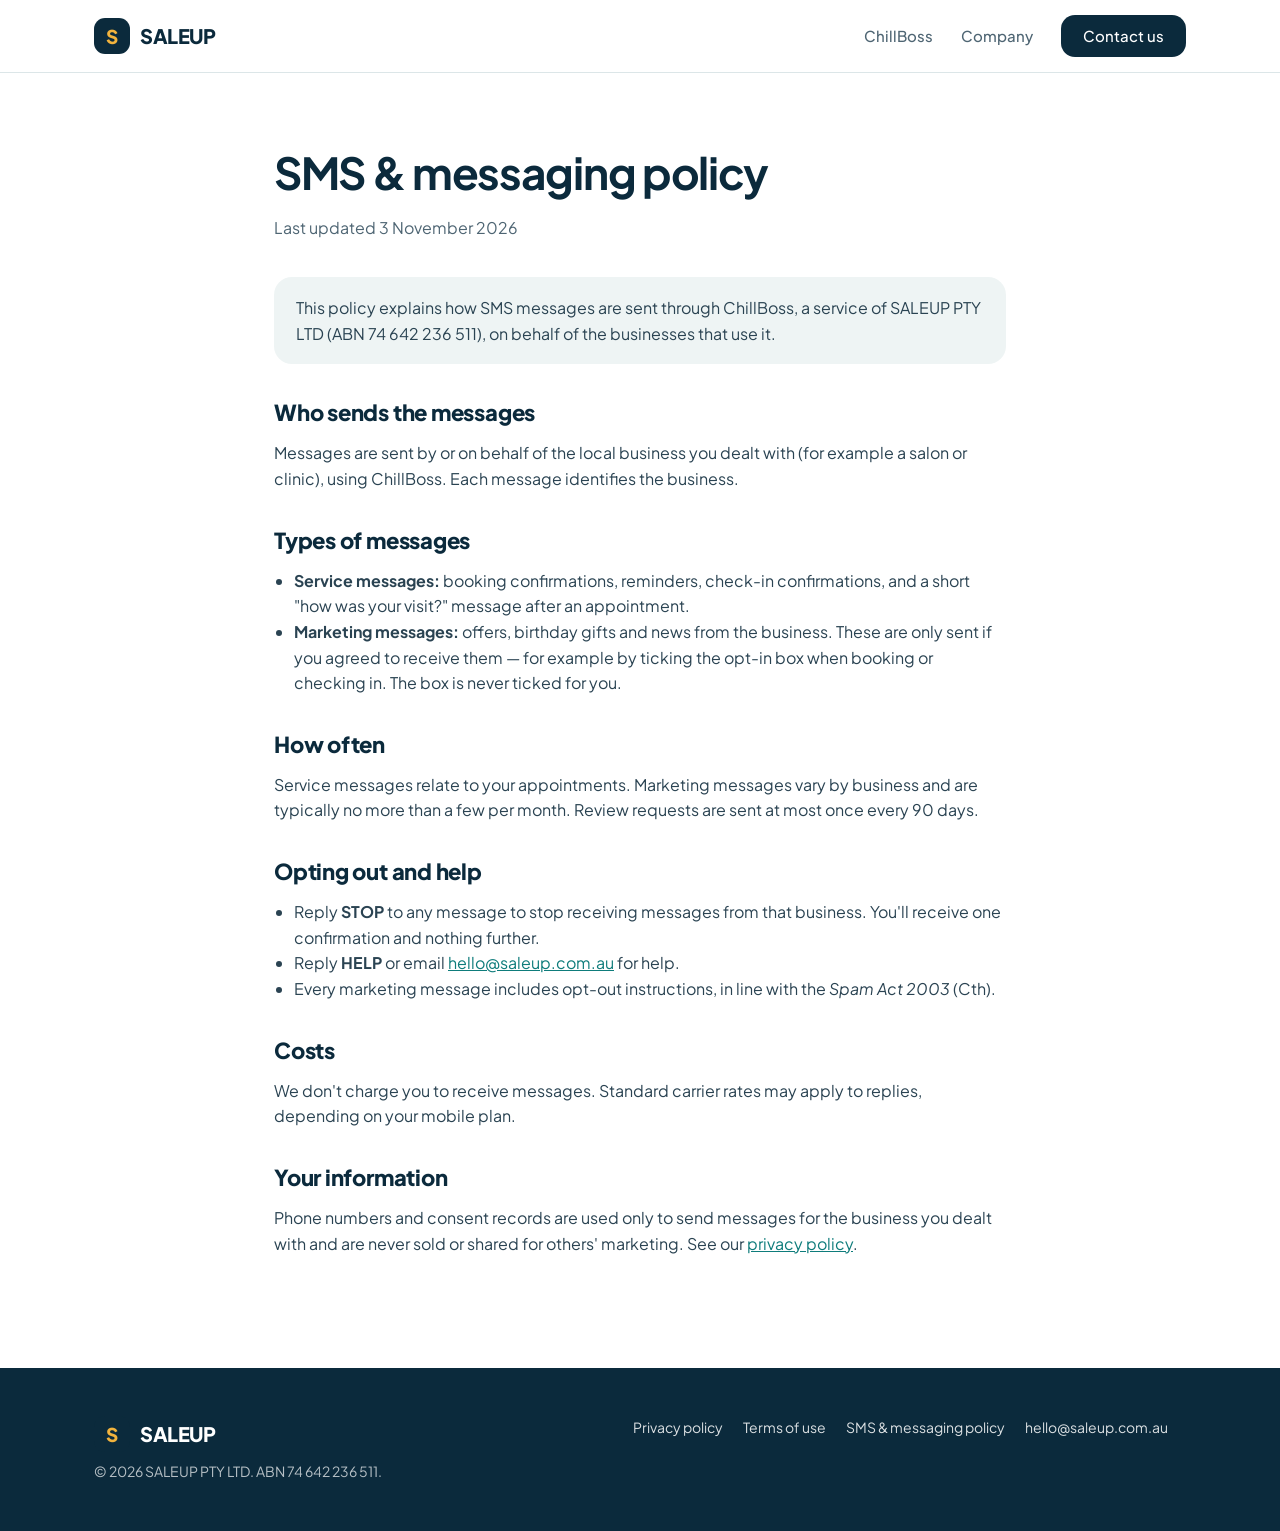
==== messaging.html @ 248bee3c "Professional company website: ChillBoss product, setup services, process, company details, privacy, " ====
<!doctype html>
<html lang="en-AU">
<head>
<meta charset="utf-8">
<meta name="viewport" content="width=device-width, initial-scale=1">
<title>SMS & messaging policy — SALEUP PTY LTD</title>
<meta name="description" content="How SMS messages are sent through ChillBoss, how to opt out, and how consent is handled.">
<link rel="icon" href="data:image/svg+xml,%3Csvg xmlns='http://www.w3.org/2000/svg' viewBox='0 0 64 64'%3E%3Crect width='64' height='64' rx='16' fill='%230B2A3C'/%3E%3Ctext x='32' y='43' font-family='Arial' font-weight='800' font-size='34' text-anchor='middle' fill='%23F2B33D'%3ES%3C/text%3E%3C/svg%3E">
<link rel="preconnect" href="https://fonts.googleapis.com">
<link rel="preconnect" href="https://fonts.gstatic.com" crossorigin>
<link href="https://fonts.googleapis.com/css2?family=Plus+Jakarta+Sans:wght@400;500;600;700;800&display=swap" rel="stylesheet">
<link rel="stylesheet" href="style.css">
</head>
<body>
<header class="site-header">
  <div class="wrap">
    <a class="brand" href="/"><span class="brand-mark">S</span>SALEUP</a>
    <nav class="nav" aria-label="Main">
      <a href="/#chillboss">ChillBoss</a>
      <a href="/#company">Company</a>
      <a class="btn btn-primary" href="/#contact">Contact us</a>
    </nav>
  </div>
</header>
<main class="doc">
  <div class="wrap">
    <h1>SMS & messaging policy</h1>
    <p class="updated">Last updated 3 November 2026</p>

    <p class="callout">This policy explains how SMS messages are sent through ChillBoss, a service of SALEUP PTY LTD (ABN 74 642 236 511), on behalf of the businesses that use it.</p>
    <h2>Who sends the messages</h2>
    <p>Messages are sent by or on behalf of the local business you dealt with (for example a salon or clinic), using ChillBoss. Each message identifies the business.</p>
    <h2>Types of messages</h2>
    <ul>
      <li><strong>Service messages:</strong> booking confirmations, reminders, check-in confirmations, and a short "how was your visit?" message after an appointment.</li>
      <li><strong>Marketing messages:</strong> offers, birthday gifts and news from the business. These are only sent if you agreed to receive them — for example by ticking the opt-in box when booking or checking in. The box is never ticked for you.</li>
    </ul>
    <h2>How often</h2>
    <p>Service messages relate to your appointments. Marketing messages vary by business and are typically no more than a few per month. Review requests are sent at most once every 90 days.</p>
    <h2>Opting out and help</h2>
    <ul>
      <li>Reply <strong>STOP</strong> to any message to stop receiving messages from that business. You'll receive one confirmation and nothing further.</li>
      <li>Reply <strong>HELP</strong> or email <a href="mailto:hello@saleup.com.au">hello@saleup.com.au</a> for help.</li>
      <li>Every marketing message includes opt-out instructions, in line with the <em>Spam Act 2003</em> (Cth).</li>
    </ul>
    <h2>Costs</h2>
    <p>We don't charge you to receive messages. Standard carrier rates may apply to replies, depending on your mobile plan.</p>
    <h2>Your information</h2>
    <p>Phone numbers and consent records are used only to send messages for the business you dealt with and are never sold or shared for others' marketing. See our <a href="privacy.html">privacy policy</a>.</p>

  </div>
</main>
<footer class="site-footer">
  <div class="wrap">
    <div>
      <a class="brand" href="/"><span class="brand-mark">S</span>SALEUP</a>
      <div>© 2026 SALEUP PTY LTD. ABN 74 642 236 511.</div>
    </div>
    <div>
      <a href="privacy.html">Privacy policy</a>
      <a href="terms.html">Terms of use</a>
      <a href="messaging.html">SMS &amp; messaging policy</a>
      <a href="mailto:hello@saleup.com.au">hello@saleup.com.au</a>
    </div>
  </div>
</footer>
</body>
</html>
---- style.css ----
/* SALEUP PTY LTD — saleup.com.au
   Palette: ocean #0B2A3C · lagoon #0E7C7B · sun #F2B33D · mist #EEF4F4 · white
   Type: Plus Jakarta Sans */
:root {
  --ocean: #0B2A3C;
  --ocean-2: #123B52;
  --lagoon: #0E7C7B;
  --lagoon-soft: #D7EEEC;
  --sun: #F2B33D;
  --mist: #EEF4F4;
  --line: #DCE6E8;
  --text: #0B2A3C;
  --muted: #4E6573;
  --white: #FFFFFF;
  --radius-lg: 28px;
  --radius: 18px;
}
* { box-sizing: border-box; }
html { scroll-behavior: smooth; }
body {
  margin: 0;
  font-family: "Plus Jakarta Sans", system-ui, -apple-system, "Segoe UI", sans-serif;
  color: var(--text);
  background: var(--white);
  line-height: 1.6;
  -webkit-font-smoothing: antialiased;
}
img { max-width: 100%; display: block; }
a { color: var(--lagoon); }
a:focus-visible, button:focus-visible { outline: 3px solid var(--sun); outline-offset: 3px; border-radius: 8px; }
.wrap { max-width: 1140px; margin: 0 auto; padding: 0 24px; }

/* Header */
.site-header { position: sticky; top: 0; z-index: 20; background: rgba(255,255,255,.92); backdrop-filter: blur(10px); border-bottom: 1px solid var(--line); }
.site-header .wrap { display: flex; align-items: center; justify-content: space-between; height: 72px; }
.brand { display: flex; align-items: center; gap: 10px; text-decoration: none; color: var(--ocean); font-weight: 800; font-size: 20px; letter-spacing: -0.02em; }
.brand-mark { width: 36px; height: 36px; border-radius: 11px; background: var(--ocean); display: grid; place-items: center; color: var(--sun); font-weight: 800; font-size: 19px; }
.nav { display: flex; align-items: center; gap: 28px; }
.nav a { color: var(--muted); text-decoration: none; font-weight: 500; font-size: 15px; }
.nav a:hover { color: var(--ocean); }
.btn { display: inline-flex; align-items: center; justify-content: center; gap: 8px; height: 48px; padding: 0 22px; border-radius: 14px; font-weight: 700; font-size: 15px; text-decoration: none; border: 0; cursor: pointer; }
.btn-primary { background: var(--ocean); color: var(--white); }
.btn-primary:hover { background: var(--ocean-2); }
.btn-ghost { background: transparent; color: var(--ocean); box-shadow: inset 0 0 0 1.5px var(--line); }
.btn-ghost:hover { box-shadow: inset 0 0 0 1.5px var(--ocean); }
.btn-sun { background: var(--sun); color: var(--ocean); }
.nav .btn { height: 42px; color: var(--white); }

/* Hero */
.hero { padding: 72px 0 88px; background: linear-gradient(180deg, var(--mist) 0%, var(--white) 100%); overflow: hidden; }
.hero .wrap { display: grid; grid-template-columns: 1.05fr 1fr; gap: 56px; align-items: center; }
.hero h1 { font-size: clamp(38px, 5.2vw, 62px); line-height: 1.04; letter-spacing: -0.035em; margin: 0 0 22px; font-weight: 800; }
.lead { font-size: 19px; color: var(--muted); max-width: 34em; margin: 0 0 32px; }
.hero-actions { display: flex; flex-wrap: wrap; gap: 12px; }
.hero-note { margin-top: 28px; font-size: 14px; color: var(--muted); display: flex; gap: 10px; align-items: center; }
.hero-note svg { flex: none; }

/* Product window mock */
.window { background: var(--white); border-radius: var(--radius-lg); box-shadow: 0 40px 80px -40px rgba(11,42,60,.45), 0 0 0 1px var(--line); overflow: hidden; }
.window-bar { display: flex; align-items: center; gap: 7px; padding: 14px 18px; border-bottom: 1px solid var(--line); background: #F7FAFA; font-size: 13px; color: var(--muted); }
.window-bar i { width: 10px; height: 10px; border-radius: 50%; background: var(--line); display: inline-block; }
.window-bar span { margin-left: 10px; }
.window-body { padding: 22px; display: grid; gap: 14px; }
.panel { border-radius: var(--radius); padding: 16px 18px; background: var(--mist); }
.panel h4 { margin: 0 0 8px; font-size: 14px; }
.panel p { margin: 0; font-size: 14px; color: var(--muted); }
.row { display: flex; justify-content: space-between; align-items: center; font-size: 14px; padding: 7px 0; border-top: 1px solid var(--line); }
.row:first-of-type { border-top: 0; }
.tag { font-size: 12px; font-weight: 700; padding: 3px 10px; border-radius: 999px; background: var(--lagoon-soft); color: var(--lagoon); }
.panel-dark { background: var(--ocean); color: var(--white); }
.panel-dark p { color: rgba(255,255,255,.75); }
.bubble { display: block; width: fit-content; max-width: 90%; font-size: 14px; padding: 8px 12px; border-radius: 14px; margin-top: 8px; }
.bubble.them { background: rgba(255,255,255,.12); }
.bubble.amie { background: var(--white); color: var(--ocean); margin-left: auto; }
.stars { color: var(--sun); letter-spacing: 2px; font-size: 16px; }

/* Sections */
section { padding: 96px 0; }
.section-mist { background: var(--mist); }
.section-head { max-width: 640px; margin-bottom: 48px; }
h2 { font-size: clamp(30px, 3.6vw, 44px); line-height: 1.1; letter-spacing: -0.03em; margin: 0 0 14px; font-weight: 800; }
h3 { font-size: 20px; letter-spacing: -0.01em; margin: 0 0 8px; }
.sub { font-size: 18px; color: var(--muted); margin: 0; }

/* Offer — asymmetric: one large product block + two service blocks */
.offer { display: grid; grid-template-columns: 1.4fr 1fr; gap: 20px; }
.offer-main { background: var(--ocean); color: var(--white); border-radius: var(--radius-lg); padding: 40px; display: grid; grid-template-columns: 1fr 180px; gap: 24px; align-items: center; }
.offer-main p { color: rgba(255,255,255,.8); }
.offer-main ul { padding: 0; margin: 20px 0 28px; list-style: none; display: grid; gap: 10px; }
.offer-main li { display: flex; gap: 10px; font-size: 15px; }
.offer-main li::before { content: ""; flex: none; width: 18px; height: 18px; margin-top: 3px; border-radius: 50%; background: var(--sun) url("data:image/svg+xml,%3Csvg xmlns='http://www.w3.org/2000/svg' viewBox='0 0 24 24'%3E%3Cpath d='M6 12.5l4 4 8-9' stroke='%230B2A3C' stroke-width='3' fill='none' stroke-linecap='round' stroke-linejoin='round'/%3E%3C/svg%3E") center/12px no-repeat; }
.offer-side { display: grid; gap: 20px; }
.card { background: var(--white); border-radius: var(--radius-lg); padding: 28px; box-shadow: 0 0 0 1px var(--line); }
.card img { width: 64px; height: 64px; object-fit: contain; margin-bottom: 12px; }
.card p { margin: 0; color: var(--muted); font-size: 15px; }

/* Process — a real sequence */
.steps { display: grid; grid-template-columns: repeat(4, 1fr); gap: 20px; counter-reset: step; }
.step { position: relative; padding: 28px 24px; border-radius: var(--radius-lg); background: var(--white); box-shadow: 0 0 0 1px var(--line); }
.step::before { counter-increment: step; content: counter(step); display: grid; place-items: center; width: 40px; height: 40px; border-radius: 12px; background: var(--lagoon); color: var(--white); font-weight: 800; margin-bottom: 18px; }
.step p { margin: 0; color: var(--muted); font-size: 15px; }

/* Principles */
.principles { display: grid; grid-template-columns: repeat(3, 1fr); gap: 32px; }
.principles div { border-top: 3px solid var(--sun); padding-top: 18px; }
.principles p { color: var(--muted); margin: 0; font-size: 15px; }

/* Company + contact */
.company { display: grid; grid-template-columns: 1fr 1fr; gap: 24px; align-items: stretch; }
.facts { display: grid; grid-template-columns: 1fr 1fr; gap: 14px; }
.fact { background: var(--white); border-radius: var(--radius); padding: 18px 20px; box-shadow: 0 0 0 1px var(--line); }
.fact small { display: block; color: var(--muted); font-size: 13px; }
.fact strong { font-size: 17px; }
.contact-card { background: var(--ocean); color: var(--white); border-radius: var(--radius-lg); padding: 36px; display: flex; flex-direction: column; justify-content: space-between; gap: 24px; }
.contact-card a { color: var(--sun); }
.contact-card p { color: rgba(255,255,255,.8); margin: 0 0 6px; }
.contact-lines { display: grid; gap: 14px; font-size: 16px; }
.contact-lines div small { display: block; color: rgba(255,255,255,.6); font-size: 13px; }

/* Footer */
.site-footer { background: var(--ocean); color: rgba(255,255,255,.7); padding: 48px 0; font-size: 14px; }
.site-footer .wrap { display: flex; flex-wrap: wrap; justify-content: space-between; gap: 24px; }
.site-footer a { color: rgba(255,255,255,.85); text-decoration: none; margin-right: 18px; }
.site-footer a:hover { color: var(--white); }
.site-footer .brand { color: var(--white); margin-bottom: 8px; }

/* Policy pages */
.doc { padding: 64px 0 96px; }
.doc .wrap { max-width: 780px; }
.doc h1 { font-size: clamp(32px, 4vw, 44px); letter-spacing: -0.03em; margin: 0 0 8px; }
.doc .updated { color: var(--muted); margin: 0 0 36px; }
.doc h2 { font-size: 22px; margin: 36px 0 10px; letter-spacing: -0.01em; }
.doc p, .doc li { color: #2A4352; font-size: 16px; }
.doc ul { padding-left: 20px; }
.doc .callout { background: var(--mist); border-radius: var(--radius); padding: 18px 22px; }

@media (max-width: 900px) {
  .hero .wrap, .offer, .company { grid-template-columns: 1fr; }
  .offer-main { grid-template-columns: 1fr; }
  .offer-main img { display: none; }
  .steps { grid-template-columns: 1fr 1fr; }
  .principles { grid-template-columns: 1fr; }
  .nav a:not(.btn) { display: none; }
  section { padding: 72px 0; }
}
@media (max-width: 560px) {
  .steps, .facts { grid-template-columns: 1fr; }
  .offer-main, .contact-card { padding: 28px; }
}
@media (prefers-reduced-motion: reduce) { html { scroll-behavior: auto; } }
.contact-card a.btn-sun { color: var(--ocean); }
.fact { display: flex; flex-direction: column; justify-content: center; }
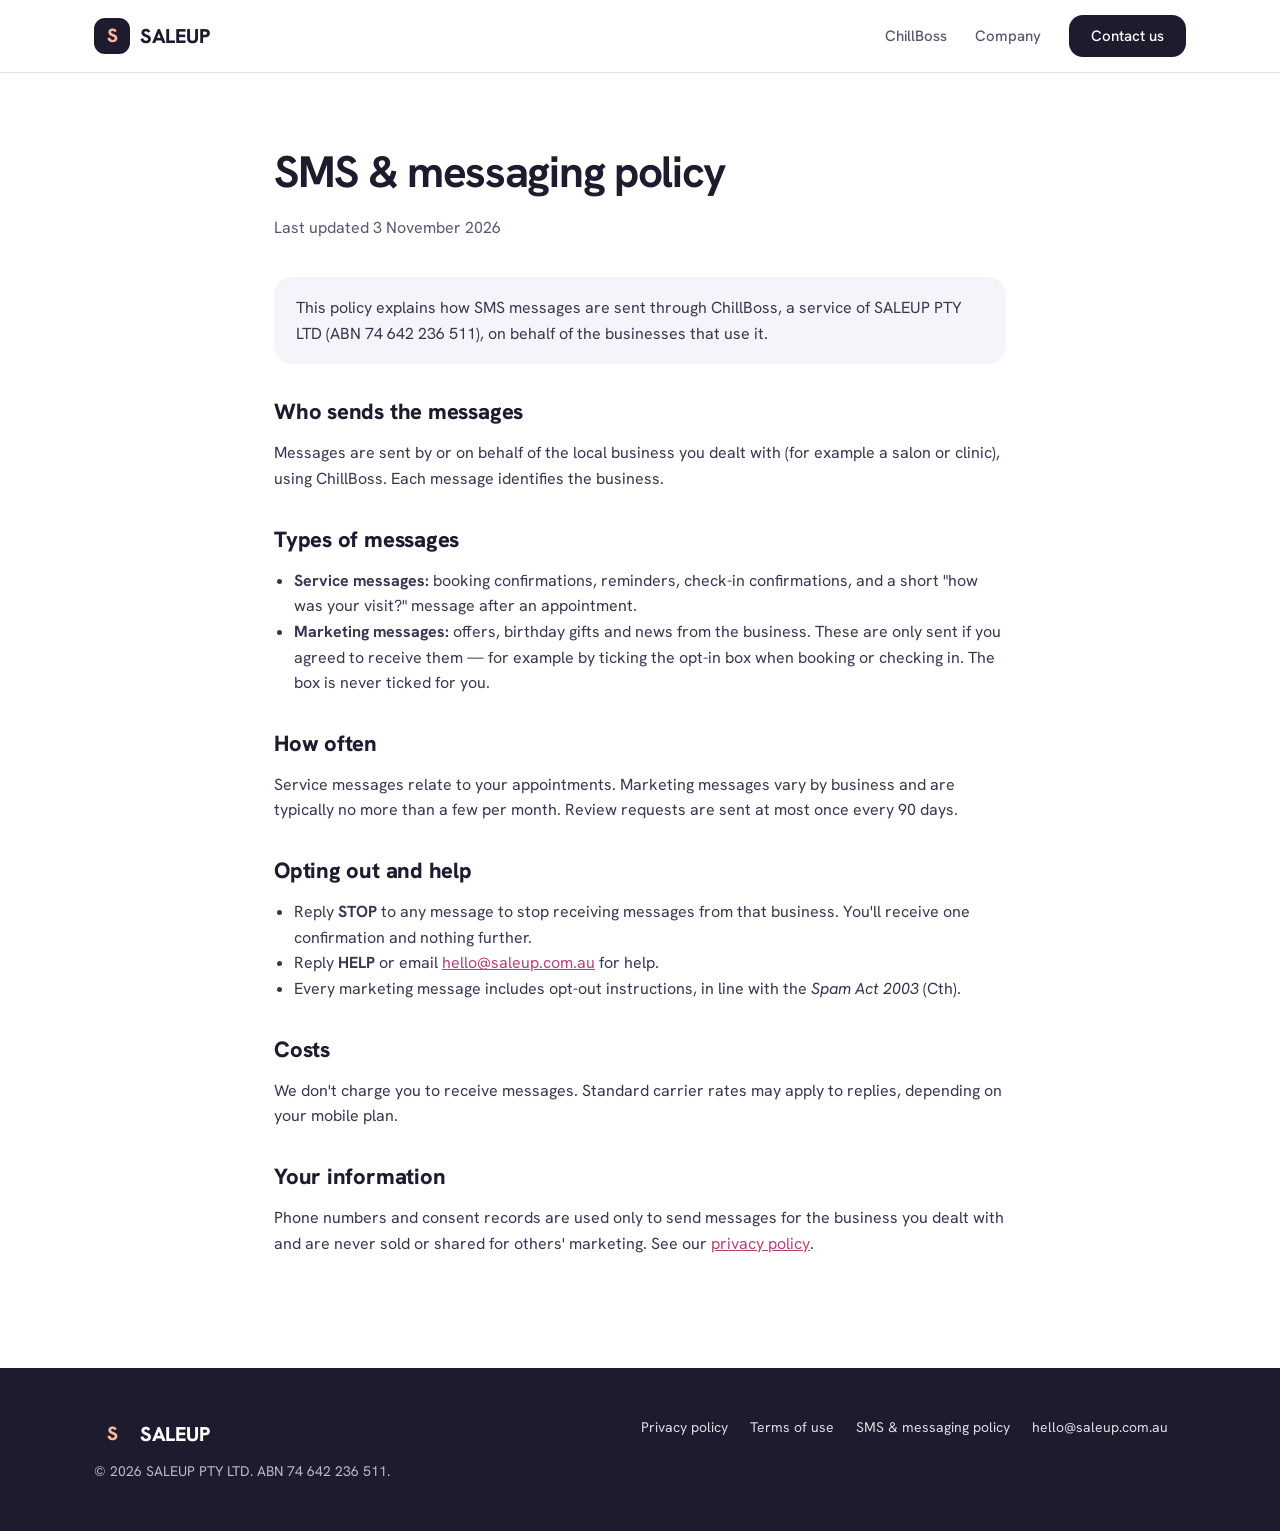
==== commit cf69050a: "Unify SALEUP site with the ChillBoss design family (ink/rose/peach palette, Hanken Grotesk, dusk her" ====
--- a/messaging.html
+++ b/messaging.html
@@ -5,10 +5,10 @@
 <meta name="viewport" content="width=device-width, initial-scale=1">
 <title>SMS & messaging policy — SALEUP PTY LTD</title>
 <meta name="description" content="How SMS messages are sent through ChillBoss, how to opt out, and how consent is handled.">
-<link rel="icon" href="data:image/svg+xml,%3Csvg xmlns='http://www.w3.org/2000/svg' viewBox='0 0 64 64'%3E%3Crect width='64' height='64' rx='16' fill='%230B2A3C'/%3E%3Ctext x='32' y='43' font-family='Arial' font-weight='800' font-size='34' text-anchor='middle' fill='%23F2B33D'%3ES%3C/text%3E%3C/svg%3E">
+<link rel="icon" href="data:image/svg+xml,%3Csvg xmlns='http://www.w3.org/2000/svg' viewBox='0 0 64 64'%3E%3Crect width='64' height='64' rx='16' fill='%231E1B2E'/%3E%3Ctext x='32' y='43' font-family='Arial' font-weight='800' font-size='34' text-anchor='middle' fill='%23FFB89A'%3ES%3C/text%3E%3C/svg%3E">
 <link rel="preconnect" href="https://fonts.googleapis.com">
 <link rel="preconnect" href="https://fonts.gstatic.com" crossorigin>
-<link href="https://fonts.googleapis.com/css2?family=Plus+Jakarta+Sans:wght@400;500;600;700;800&display=swap" rel="stylesheet">
+<link href="https://fonts.googleapis.com/css2?family=Hanken+Grotesk:wght@400;500;600;700;800&display=swap" rel="stylesheet">
 <link rel="stylesheet" href="style.css">
 </head>
 <body>
--- a/style.css
+++ b/style.css
@@ -1,16 +1,16 @@
 /* SALEUP PTY LTD — saleup.com.au
-   Palette: ocean #0B2A3C · lagoon #0E7C7B · sun #F2B33D · mist #EEF4F4 · white
-   Type: Plus Jakarta Sans */
+   Same family as ChillBoss: ink #1E1B2E · rose #B0447A · peach #FFB89A ·
+   mist #F6F4FB · white. Type: Hanken Grotesk. */
 :root {
-  --ocean: #0B2A3C;
-  --ocean-2: #123B52;
-  --lagoon: #0E7C7B;
-  --lagoon-soft: #D7EEEC;
-  --sun: #F2B33D;
-  --mist: #EEF4F4;
-  --line: #DCE6E8;
-  --text: #0B2A3C;
-  --muted: #4E6573;
+  --ocean: #1E1B2E;
+  --ocean-2: #2C2842;
+  --lagoon: #B0447A;
+  --lagoon-soft: #F7E6EF;
+  --sun: #FFB89A;
+  --mist: #F6F4FB;
+  --line: #E4E1EE;
+  --text: #1E1B2E;
+  --muted: #5B5670;
   --white: #FFFFFF;
   --radius-lg: 28px;
   --radius: 18px;
@@ -19,7 +19,7 @@
 html { scroll-behavior: smooth; }
 body {
   margin: 0;
-  font-family: "Plus Jakarta Sans", system-ui, -apple-system, "Segoe UI", sans-serif;
+  font-family: "Hanken Grotesk", system-ui, -apple-system, "Segoe UI", sans-serif;
   color: var(--text);
   background: var(--white);
   line-height: 1.6;
@@ -47,7 +47,15 @@
 .nav .btn { height: 42px; color: var(--white); }
 
 /* Hero */
-.hero { padding: 72px 0 88px; background: linear-gradient(180deg, var(--mist) 0%, var(--white) 100%); overflow: hidden; }
+.hero { margin: 12px; border-radius: 40px; padding: 72px 0 88px; color: var(--white); overflow: hidden; background:
+  radial-gradient(60% 70% at 80% 40%, rgba(176,68,122,.55), transparent 70%),
+  radial-gradient(40% 50% at 95% 95%, rgba(255,184,154,.35), transparent 70%),
+  radial-gradient(50% 60% at 5% 0%, rgba(98,82,190,.45), transparent 70%), var(--ocean); }
+.hero .lead, .hero .hero-note { color: rgba(255,255,255,.78); }
+.hero .btn-primary { background: var(--white); color: var(--ocean); }
+.hero .btn-ghost { color: var(--white); box-shadow: inset 0 0 0 1.5px rgba(255,255,255,.35); }
+.hero .btn-ghost:hover { box-shadow: inset 0 0 0 1.5px var(--white); }
+.hero .window { box-shadow: 0 40px 80px -30px rgba(0,0,0,.6); }
 .hero .wrap { display: grid; grid-template-columns: 1.05fr 1fr; gap: 56px; align-items: center; }
 .hero h1 { font-size: clamp(38px, 5.2vw, 62px); line-height: 1.04; letter-spacing: -0.035em; margin: 0 0 22px; font-weight: 800; }
 .lead { font-size: 19px; color: var(--muted); max-width: 34em; margin: 0 0 32px; }
@@ -57,7 +65,7 @@
 
 /* Product window mock */
 .window { background: var(--white); border-radius: var(--radius-lg); box-shadow: 0 40px 80px -40px rgba(11,42,60,.45), 0 0 0 1px var(--line); overflow: hidden; }
-.window-bar { display: flex; align-items: center; gap: 7px; padding: 14px 18px; border-bottom: 1px solid var(--line); background: #F7FAFA; font-size: 13px; color: var(--muted); }
+.window-bar { display: flex; align-items: center; gap: 7px; padding: 14px 18px; border-bottom: 1px solid var(--line); background: var(--mist); font-size: 13px; color: var(--muted); }
 .window-bar i { width: 10px; height: 10px; border-radius: 50%; background: var(--line); display: inline-block; }
 .window-bar span { margin-left: 10px; }
 .window-body { padding: 22px; display: grid; gap: 14px; }
@@ -72,7 +80,7 @@
 .bubble { display: block; width: fit-content; max-width: 90%; font-size: 14px; padding: 8px 12px; border-radius: 14px; margin-top: 8px; }
 .bubble.them { background: rgba(255,255,255,.12); }
 .bubble.amie { background: var(--white); color: var(--ocean); margin-left: auto; }
-.stars { color: var(--sun); letter-spacing: 2px; font-size: 16px; }
+.stars { color: #F4B41A; letter-spacing: 2px; font-size: 16px; }
 
 /* Sections */
 section { padding: 96px 0; }
@@ -84,7 +92,7 @@
 
 /* Offer — asymmetric: one large product block + two service blocks */
 .offer { display: grid; grid-template-columns: 1.4fr 1fr; gap: 20px; }
-.offer-main { background: var(--ocean); color: var(--white); border-radius: var(--radius-lg); padding: 40px; display: grid; grid-template-columns: 1fr 180px; gap: 24px; align-items: center; }
+.offer-main { background: var(--ocean); background: radial-gradient(70% 90% at 100% 0%, rgba(176,68,122,.45), transparent 70%), var(--ocean); color: var(--white); border-radius: var(--radius-lg); padding: 40px; display: grid; grid-template-columns: 1fr 180px; gap: 24px; align-items: center; }
 .offer-main p { color: rgba(255,255,255,.8); }
 .offer-main ul { padding: 0; margin: 20px 0 28px; list-style: none; display: grid; gap: 10px; }
 .offer-main li { display: flex; gap: 10px; font-size: 15px; }
@@ -102,7 +110,7 @@
 
 /* Principles */
 .principles { display: grid; grid-template-columns: repeat(3, 1fr); gap: 32px; }
-.principles div { border-top: 3px solid var(--sun); padding-top: 18px; }
+.principles div { border-top: 3px solid var(--lagoon); padding-top: 18px; }
 .principles p { color: var(--muted); margin: 0; font-size: 15px; }
 
 /* Company + contact */
@@ -111,7 +119,7 @@
 .fact { background: var(--white); border-radius: var(--radius); padding: 18px 20px; box-shadow: 0 0 0 1px var(--line); }
 .fact small { display: block; color: var(--muted); font-size: 13px; }
 .fact strong { font-size: 17px; }
-.contact-card { background: var(--ocean); color: var(--white); border-radius: var(--radius-lg); padding: 36px; display: flex; flex-direction: column; justify-content: space-between; gap: 24px; }
+.contact-card { background: radial-gradient(80% 90% at 100% 100%, rgba(176,68,122,.45), transparent 70%), var(--ocean); color: var(--white); border-radius: var(--radius-lg); padding: 36px; display: flex; flex-direction: column; justify-content: space-between; gap: 24px; }
 .contact-card a { color: var(--sun); }
 .contact-card p { color: rgba(255,255,255,.8); margin: 0 0 6px; }
 .contact-lines { display: grid; gap: 14px; font-size: 16px; }
@@ -130,7 +138,7 @@
 .doc h1 { font-size: clamp(32px, 4vw, 44px); letter-spacing: -0.03em; margin: 0 0 8px; }
 .doc .updated { color: var(--muted); margin: 0 0 36px; }
 .doc h2 { font-size: 22px; margin: 36px 0 10px; letter-spacing: -0.01em; }
-.doc p, .doc li { color: #2A4352; font-size: 16px; }
+.doc p, .doc li { color: #3A3550; font-size: 16px; }
 .doc ul { padding-left: 20px; }
 .doc .callout { background: var(--mist); border-radius: var(--radius); padding: 18px 22px; }
 
@@ -150,3 +158,4 @@
 @media (prefers-reduced-motion: reduce) { html { scroll-behavior: auto; } }
 .contact-card a.btn-sun { color: var(--ocean); }
 .fact { display: flex; flex-direction: column; justify-content: center; }
+.hero .window { color: var(--text); }
